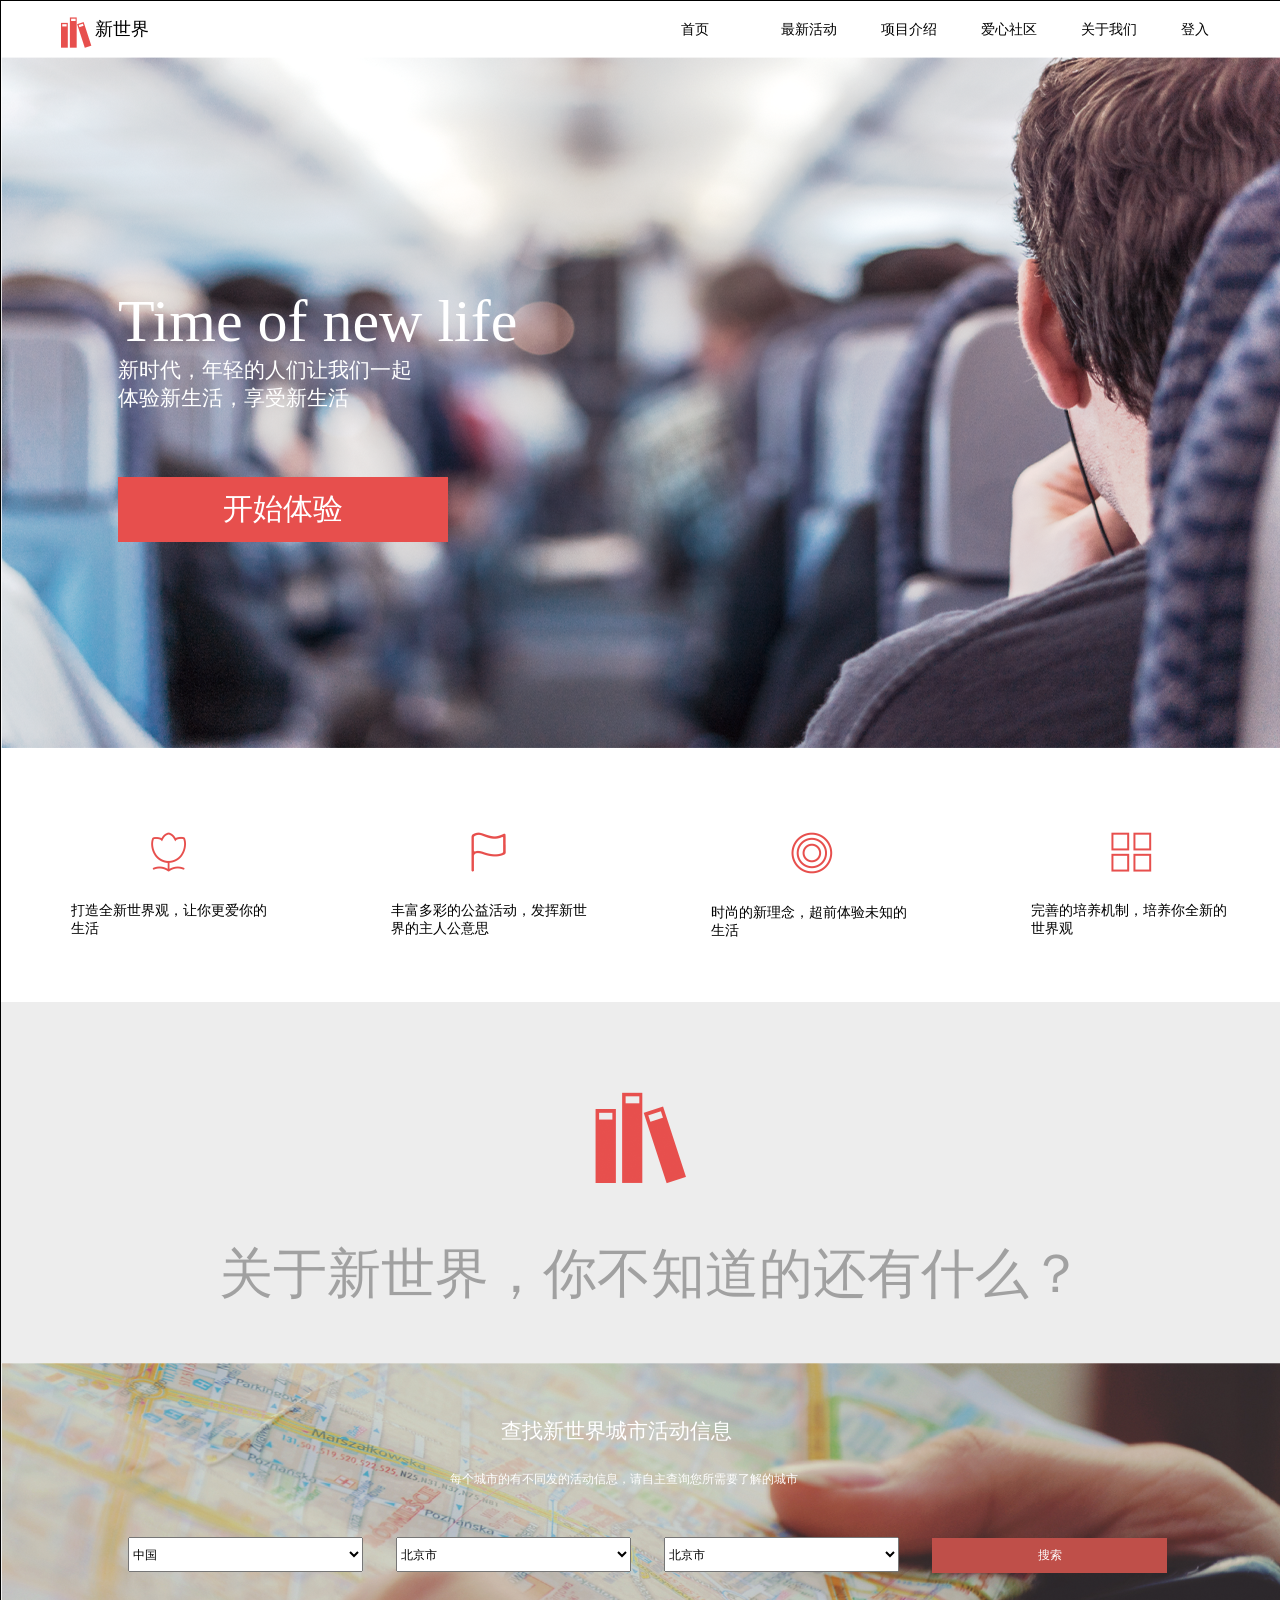
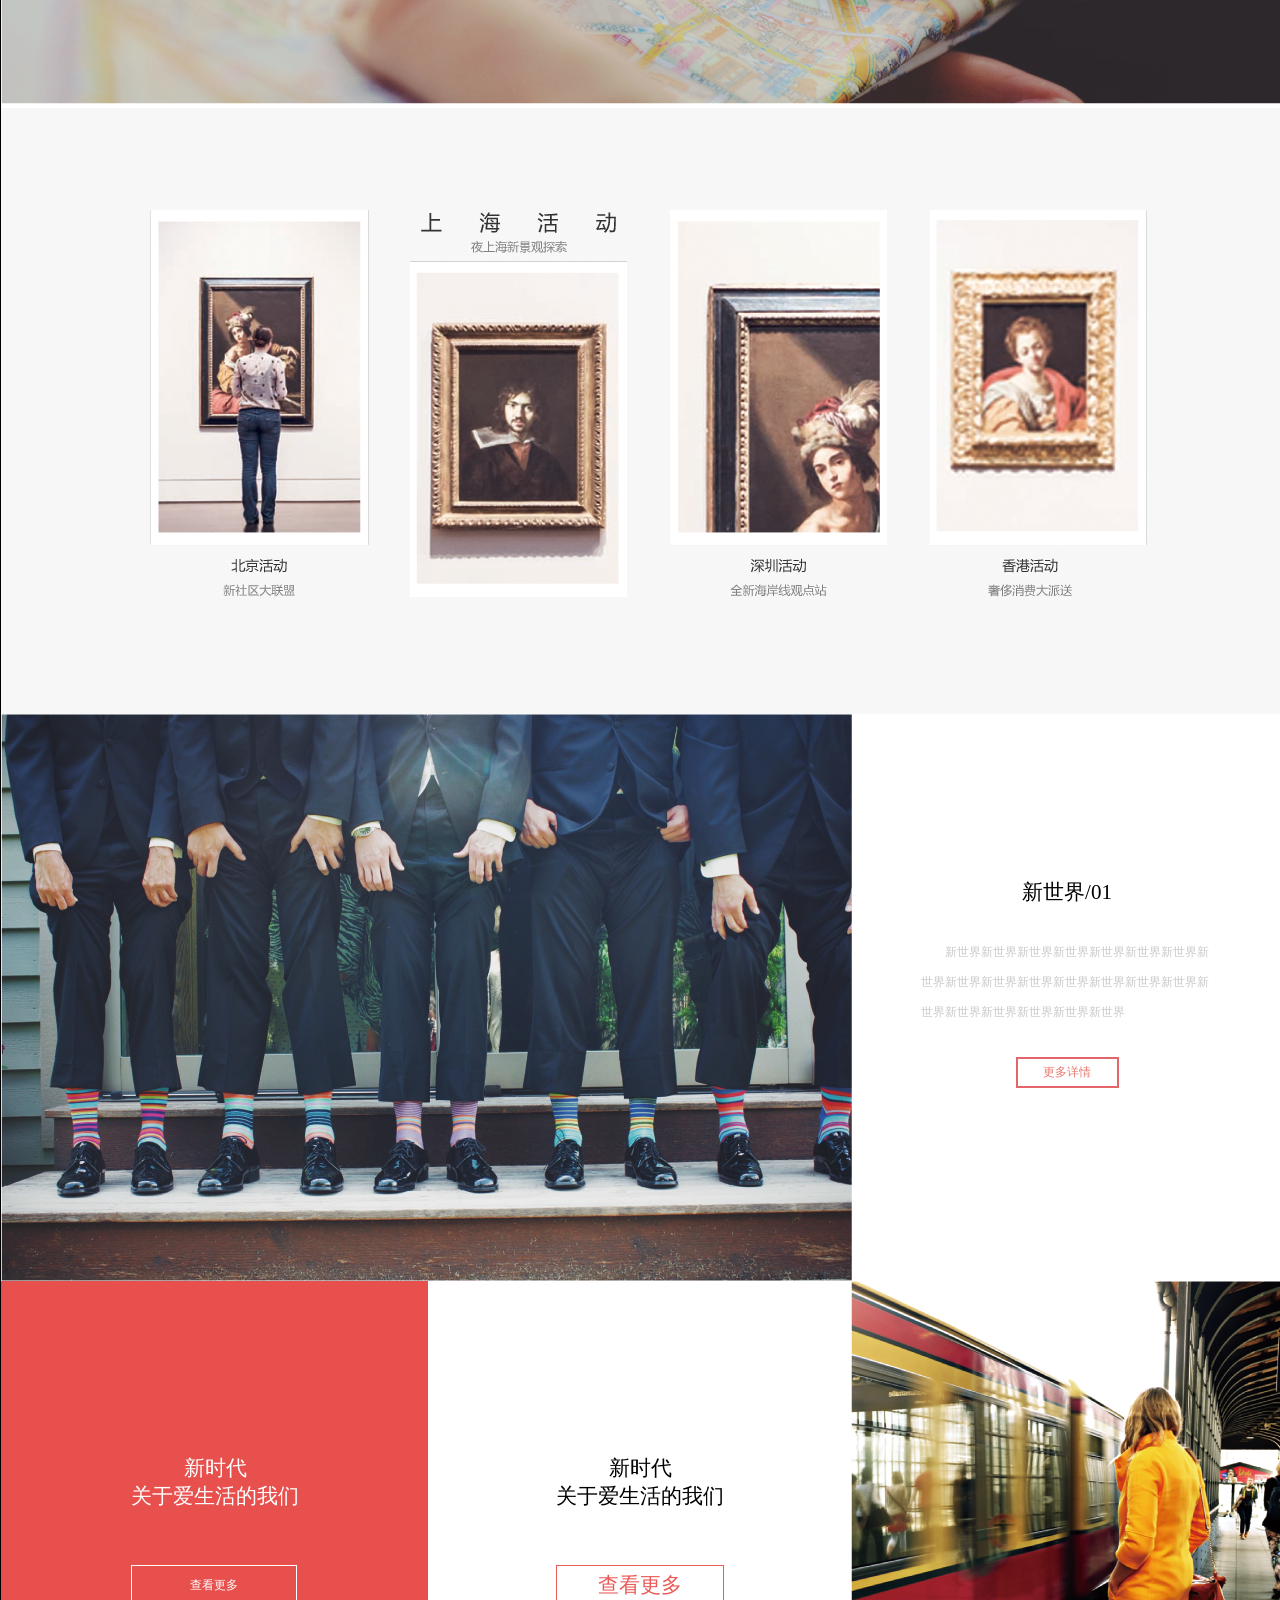
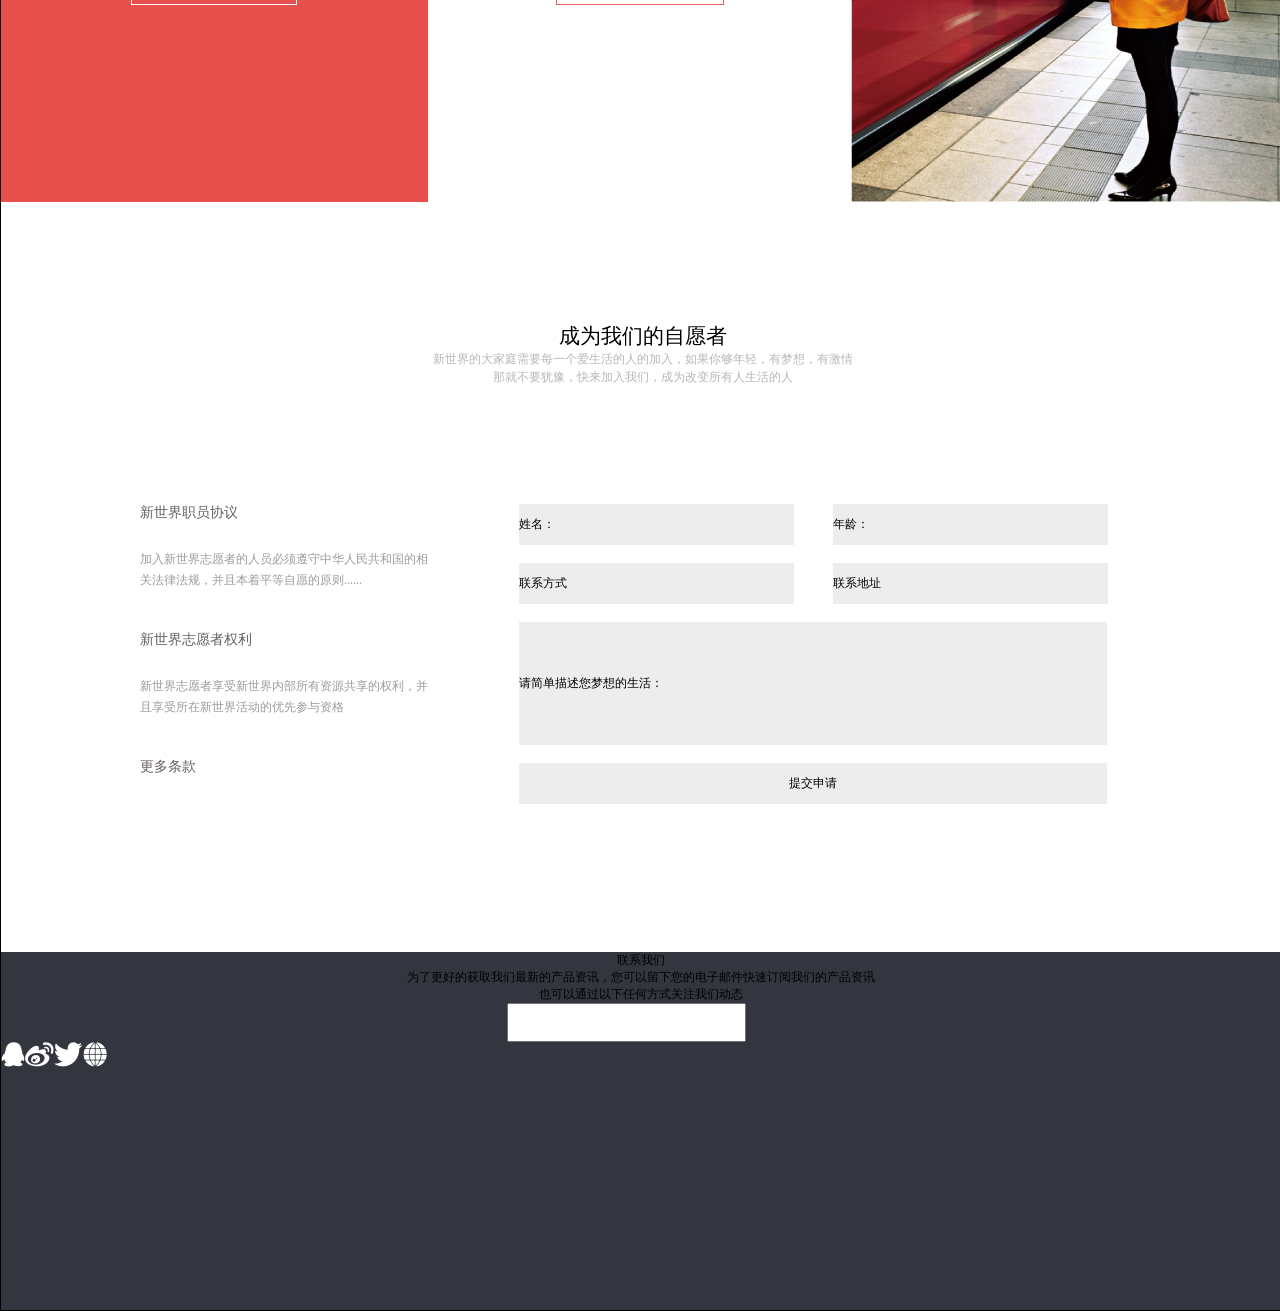
==== xiaowei/Task7/index.html @ 8661ccef "Task7" ====
<!DOCTYPE html>
<html lang="en">
<head>
	<meta charset="UTF-8">
	<title>Task7</title>
	<link rel="stylesheet" type="text/css" href="main.css">
</head>
<body>
<div class="top">
	<div class="nav">
		<div class="nav-content">
			<div class="nav-right">
				<ul>
					<li>登入</li>
					<li>关于我们</li>
					<li>爱心社区</li>
					<li>项目介绍</li>
					<li>最新活动</li>
					<li>首页</li>
				</ul>
			</div>
			<div class="logo">
				<img src="images/logo.png">
				<span>新世界</span>
			</div>			
		</div>
	</div>
	<div class="top-pic">
		<div class="top-pic-ad">
			<img src="images/ad.png">
		</div>
		<div class="top-pic-txt">
			<p class="txt1">Time of new life</p>
			<p class="txt2">新时代，年轻的人们让我们一起<br>体验新生活，享受新生活</p>
			<input type="button" value="开始体验" class="button">
		</div>
	</div>
	<div class="top-list">
		<div class="top-list-ul">
			<ul>
				<li><img src="images/list1.png"> 打造全新世界观，让你更爱你的生活</li>
				<li><img src="images/list2.png"> 丰富多彩的公益活动，发挥新世界的主人公意思</li>
				<li><img src="images/list3.png"> 时尚的新理念，超前体验未知的生活</li>
				<li><img src="images/list4.png">
				完善的培养机制，培养你全新的世界观</li>
			</ul>
		</div>
	</div>
</div>
<div class="world">
	<div class="world-ad">
		<p><img src="images/world.png"></p>
		<p class="world-ad-txt">关于新世界，你不知道的还有什么？</p>
	</div>
	<div class="world-map">
		<img src="images/map.png">
		<div class="world-map-txt">
			<p class="p1">查找新世界城市活动信息</p>
			<p class="p2">每个城市的有不同发的活动信息，请自主查询您所需要了解的城市</p>
		</div>
		<form class="world-map-form">
			<select name="country">
				<option value="中国">中国</option>
				<option value="冰岛">冰岛</option>
				<option value="英国">英国</option>
			</select>
			<select name="province">
				<option value="北京市">北京市</option>
				<option value="雷克雅未克">雷克雅未克</option>
				<option value="伦敦">伦敦</option>
			</select>
			<select name="city">
				<option value="北京市">北京市</option>
				<option value="雷克雅未克">雷克雅未克</option>
				<option value="伦敦">伦敦</option>
			</select>
			<input type="button" value="搜索">
		</form>
	</div>
	<div class="world-pic">
		<div class="world-pic-show">
			<ul>
				<li><img src="images/world-pic-01.png"></li>
				<li><img src="images/world-pic-02.png"></li>
				<li><img src="images/world-pic-03.png"></li>
				<li><img src="images/world-pic-04.png"></li>
			</ul>
		</div>
		<div class="world-pic-time">
			<div class="time">
				<img src="images/time.png">
			</div>
			<div class="time-right">
				<p class="p1">新世界/01</p>
				<p class="p2">新世界新世界新世界新世界新世界新世界新世界新世界新世界新世界新世界新世界新世界新世界新世界新世界新世界新世界新世界新世界新世界</p>
				<p class="p3"><button>更多详情</button></p>
			</div>
		</div>
		<div class="era">
			<div class="era-left">
				<div class="era-left-txt">
					<p>新时代<br>关于爱生活的我们</p>
					<button>查看更多</button>
				</div>
			</div>
			<div class="era-middle">
				<div class="era-middle-txt">
					<p>新时代<br>关于爱生活的我们</p>
					<button>查看更多</button>
				</div>
			</div>
			<div class="era-right"><img src="images/era.png"></div>
		</div>
	</div>
</div>
<div class="form">
	<div class="volunteer">
		<p class="p1">成为我们的自愿者</p>
		<p class="p2">新世界的大家庭需要每一个爱生活的人的加入，如果你够年轻，有梦想，有激情<br>那就不要犹豫，快来加入我们，成为改变所有人生活的人</p>
	</div>
	<div class="volunteer-left">
		<p class="title">新世界职员协议</p>
		<p class="prg">加入新世界志愿者的人员必须遵守中华人民共和国的相关法律法规，并且本着平等自愿的原则......</p>
		<p class="title">新世界志愿者权利</p>
		<p class="prg">新世界志愿者享受新世界内部所有资源共享的权利，并且享受所在新世界活动的优先参与资格</p>
		<p class="title">更多条款</p>
	</div>
	<div class="form-content-form">
		<form>
			<p><input type="text" name="name" value="姓名：">
			<input type="text" name="age" value="年龄："></p>
			<p><input type="text" value="联系方式">
			<input type="text" value="联系地址"></p>
			<p><input type="textarea" class="textarea" value="请简单描述您梦想的生活：">
			<p><input type="button" value="提交申请" class="button"></p>
		</form>
	</div>
	
</div>
<div class="contract">
	<div class="contract-wrap">
		<p>联系我们</p>
		<p>为了更好的获取我们最新的产品资讯，您可以留下您的电子邮件快速订阅我们的产品资讯<br>也可以通过以下任何方式关注我们动态</p>
		<input type="text" name="">
		<div class="icon">
			<ul>
				<li><img src="images/00.png"></li>
				<li><img src="images/01.png"></li>
				<li><img src="images/02.png"></li>
				<li><img src="images/03.png"></li>
			</ul>
		</div>
	</div>

</div>
<div class="footer"></div>
</body>
</html>
---- xiaowei/Task7/main.css ----
* {
	padding: 0;
	margin: 0;
	font-size: 12px;
}
body {
	width: 1280px;
	margin: 0 auto;
	border: 1px solid #000;
}
.nav {
	
}
.logo img {
	margin-left: 60px;
	vertical-align: middle;
}
.logo span {
	font-size: 18px;
}
.nav-content {
	margin: 0 auto;
	height: 56px;
	line-height: 56px;
}
.nav-right li{
	float: right;
	width: 100px;
	font-size: 1.2em;
	list-style-type: none;
}
.top-pic {
	position: relative;
}
.top-pic-txt {
	position: absolute;
	top: 230px;
	left: 117px;
	color: #fff;
	font-family: "微软雅黑";
}
p.txt1 {
	font-size: 60px;
}
p.txt2 {
	font-size: 21px;
}
.top-pic-txt .button {
	width: 330px;
	height: 65px;
	background: #e74f4d;
	font-size: 30px;
	color: #fff;
	margin-top: 65px;
	border: 0;
}
.top-list {
	height: 250px;
}
.top-list-ul {
	margin: 0 auto;
}
.top-list li {
	float: left;
	font-size: 14px;
	font-family: "黑体";
	width: 200px;
	padding: 50px;
	line-height: 18px;
	margin-left: 20px;
	list-style-type: none;
}
.top-list li img {
	display: block;
	margin-left: 50px;
	padding: 30px;
}
/*world*/
.world-ad {
	height: 361px;
	background: #ededed;
}
.world-ad p img {
	margin-top: 90px;
	margin-left: 594px;
}
.world-ad-txt {
	margin-top: 50px;
	margin-left: 218px;
	font-size: 53.59px;
	font-family: "黑体";
	color: #a1a1a1;
}
/*world-map*/
.world-map {
	position: relative;
}
.world-map-txt .p1{
	position: absolute;
	top: 54px;
	left: 500px;
	font-size: 21px;
	font-family: "微软雅黑";
	color: #fff;
}
.world-map-txt .p2 {
	position: absolute;
	top: 108px;
	left: 449px;
	font-size: 12px;
	font-family: "微软雅黑";
	color: #fff;
}
.world-map-form {
	position: absolute;
	top: 174px;
	left: 127px;
}
.world-map-form select,input {
	width: 235px;
	height: 35px;
	margin-right: 30px;
}
.world-map-form input {
	width: 235px;
	height: 35px;
	background: #bf4f49;
	color: #fff;
	border: 0;
}
/*world-pic*/
.world-pic {
	
}
.world-pic-show {
	position: relative;
	height: 606px;
	background: #f7f7f7;
}
.world-pic-show ul li {
	float: left;
	width: 260px;
	list-style-type: none;
}
.world-pic-show ul {
	position: absolute;
	top: 102px;
	left: 149px;
}
.world-pic-time {
	position: relative;
	height: 567px;
}
.world-pic .time-right {
	position: absolute;
	width: 292px;
	height: 276px;
	top: 164px;
	right: 68px;
}
.world-pic .time-right .p1 {
	font-family: "微软雅黑";
	font-size: 21px;
	text-align: center;
	margin-bottom: 31px;

}
.world-pic .time-right .p2 {
	font-family: "宋体";
	font-size: 12px;
	color: #c9c9c9;
	line-height: 30px;
	margin-bottom: 30px;
	text-indent: 2em;

}
.world-pic .time-right .p3 button {
	width: 103px;
	height: 31px;
	color: #e67971;
	border: 2px solid #e4666a;
	background: #fff;
	
}
.world-pic .time-right .p3 {
	text-align: center;
}
/*era*/
.era {
	position: relative;
	height: 521px;
}
.era-left {
	float: left;
	width: 427px;
	height: 521px;
	background: #e7504d;
}
.era-right {
	float: right;
}
.era-left-txt {
	position: absolute;
	top: 173px;
	left: 130px;
}
.era-left-txt p {
	text-align: center;
	font-size: 21px;
	font-family: "黑体";
	color: #fff;
}
.era-left-txt button {
	width: 166px;
	height: 40px;
	border: 1px solid #fff;
	color: #fff;
	background: #e7504d;
	margin-top: 55px;
}
.era-middle-txt {
	position: absolute;
	top: 173px;
	left: 555px;
}
.era-middle-txt p {
	text-align: center;
	font-size: 21px;
	font-family: "黑体";
}
.era-middle-txt button {
	width: 168px;
	height: 40px;
	margin-top: 55px;
	background: #fff;
	border: 1px solid #e95a58;
	color: #e95a58;
	font-size: 21px;
	font-family: "黑体";
}
/*form*/
.form {
	position: relative;
	height: 750px;
}
.volunteer {
	position: absolute;
	top: 120px;
	left: 432px;
}
.form-content {
	position: absolute;
	top: 301px;
	left: 139px;
}

.form .volunteer .p1 {
	font-size: 21px;
	font-family: "黑体";
	text-align: center;
}
.form .volunteer .p2 {
	font-size: 12px;
	font-family: "微软雅黑";
	color: #b7b7b7;
	text-align: center;
	line-height: 18px;
}
.volunteer-left {
	position: absolute;
	top: 302px;
	left: 139px;
	width: 289px;
	height: 283px;
}
.volunteer-left .title {
	font-size: 14px;
	font-family: "黑体";
	color: #666160;
	margin-bottom: 27px;
}
.volunteer-left .prg {
	font-size: 12px;
	font-family: "宋体";
	line-height: 21px;
	color: #9d9b9a;
	margin-bottom: 40px;
}
.form-content-form {
	width: 641px;
	height: 283px;
	position: absolute;
	top: 302px;
	right: 139px;
}
.form-content-form .textarea {
	width: auto;
}
.form-content-form input {
	background: #ededee;
	margin: 0 18px 18px 18px;
	border: 0;
	width: 275px;
	height: 41px;
}
.form-content-form .textarea {
	width: 588px;
	height: 123px;
	text-align: left;
	vertical-align: top;
}
.form-content-form .button {
	width: 588px;
}
.contract {
	background: #33363f;
	height: 358px;
	text-align: center;

}
.icon ul li {
	float: left;
	list-style-type: none;
}
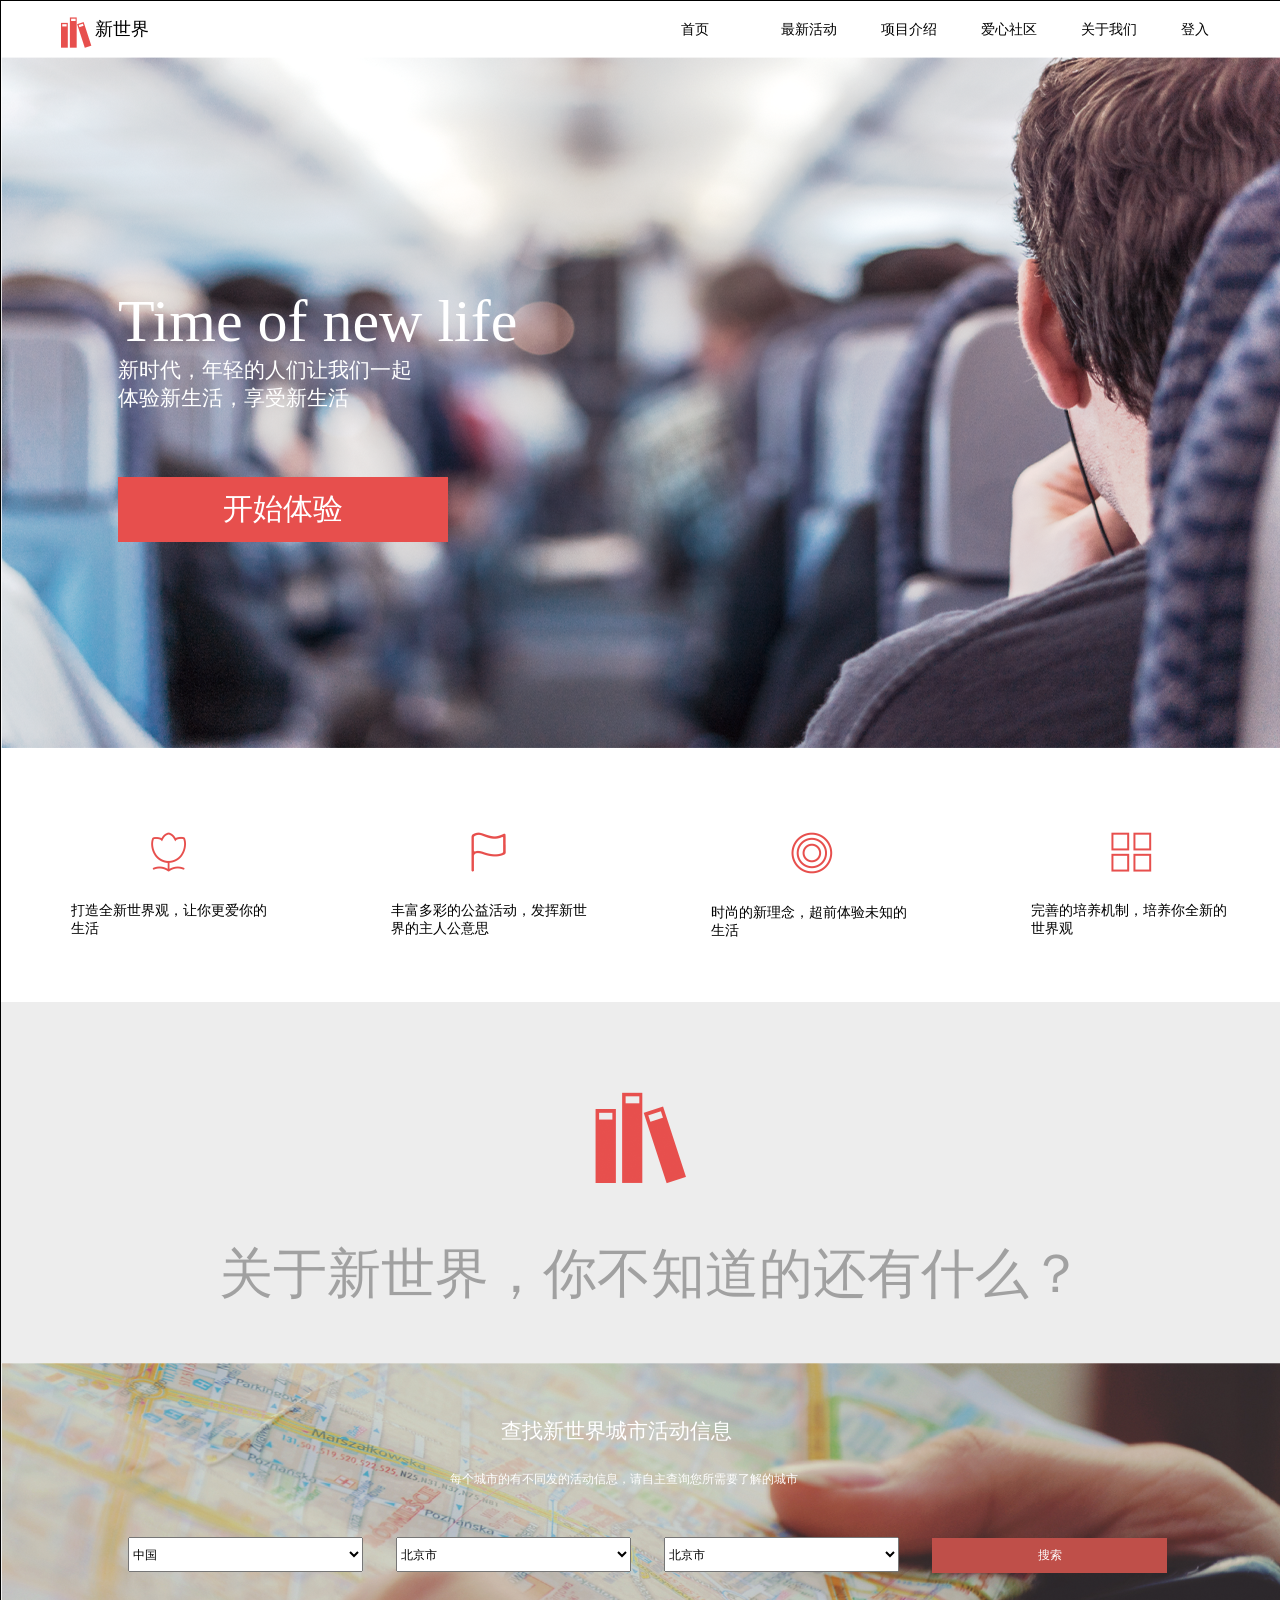
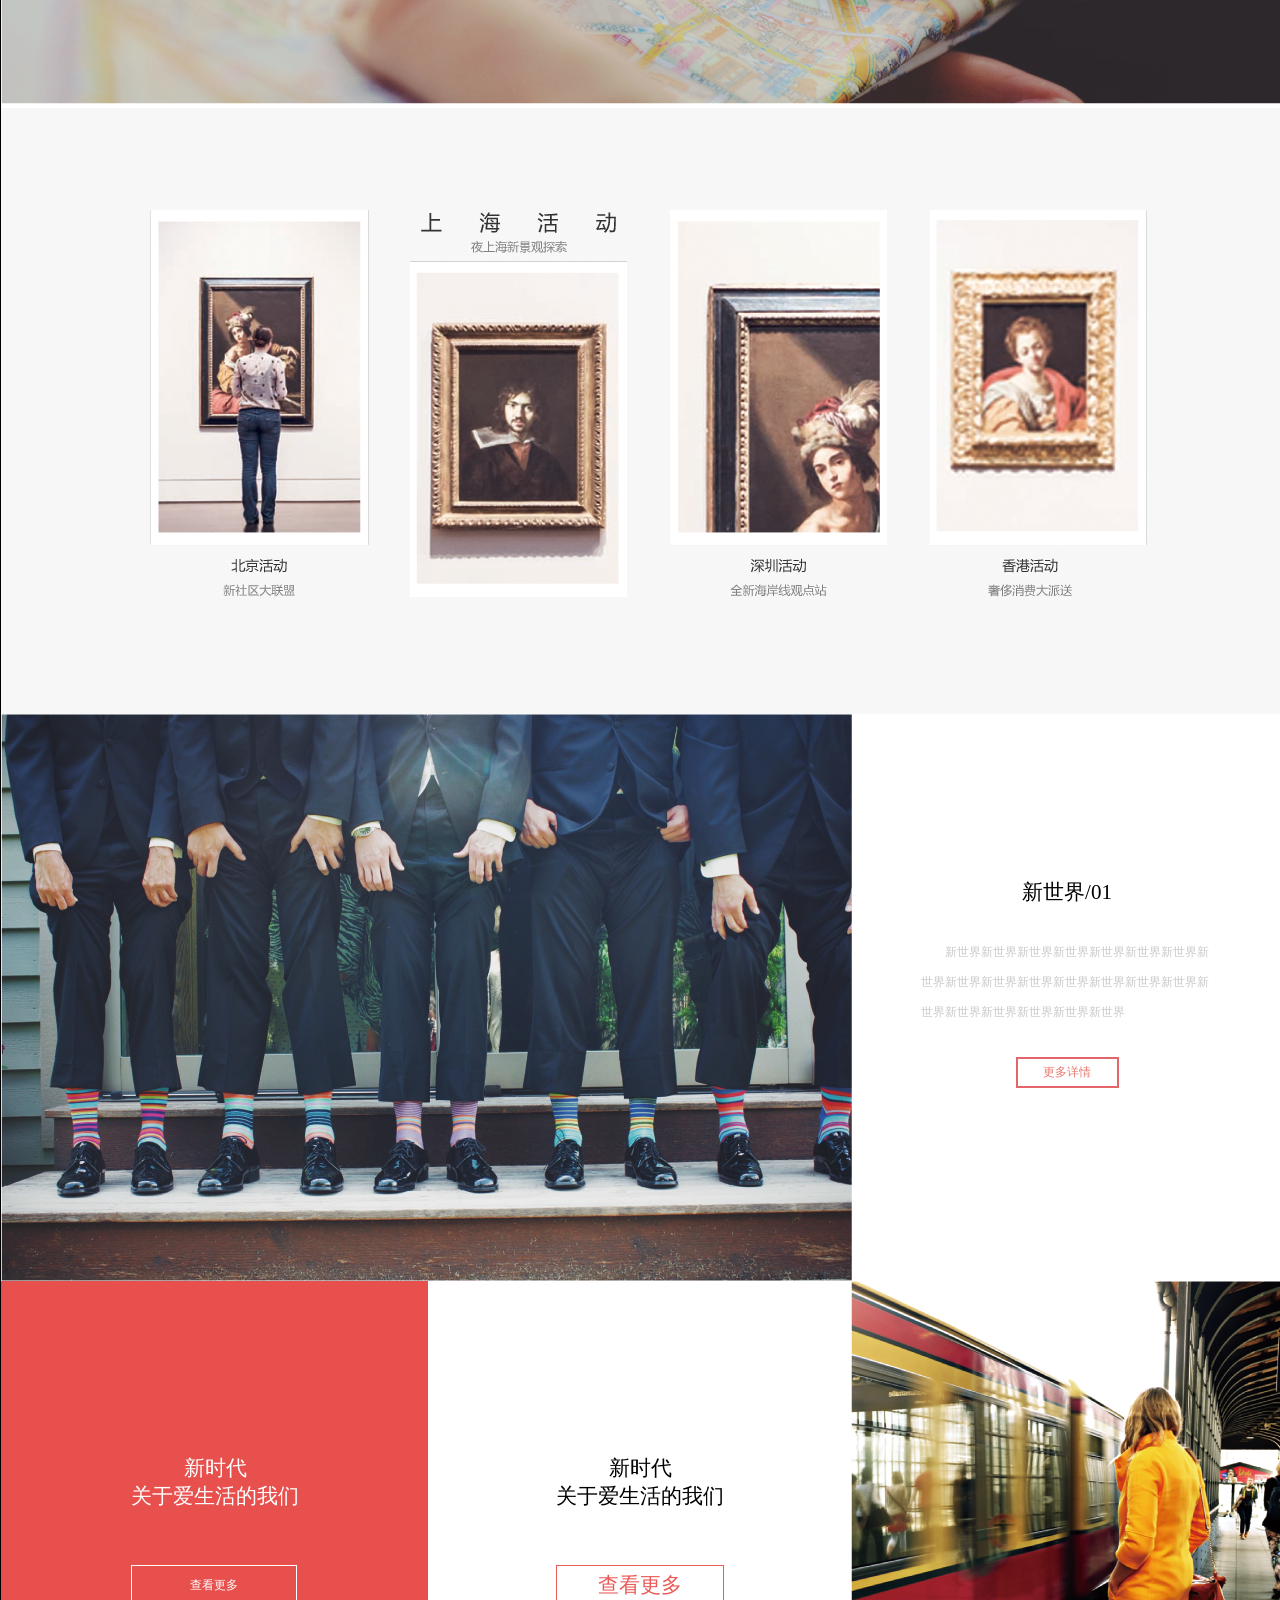
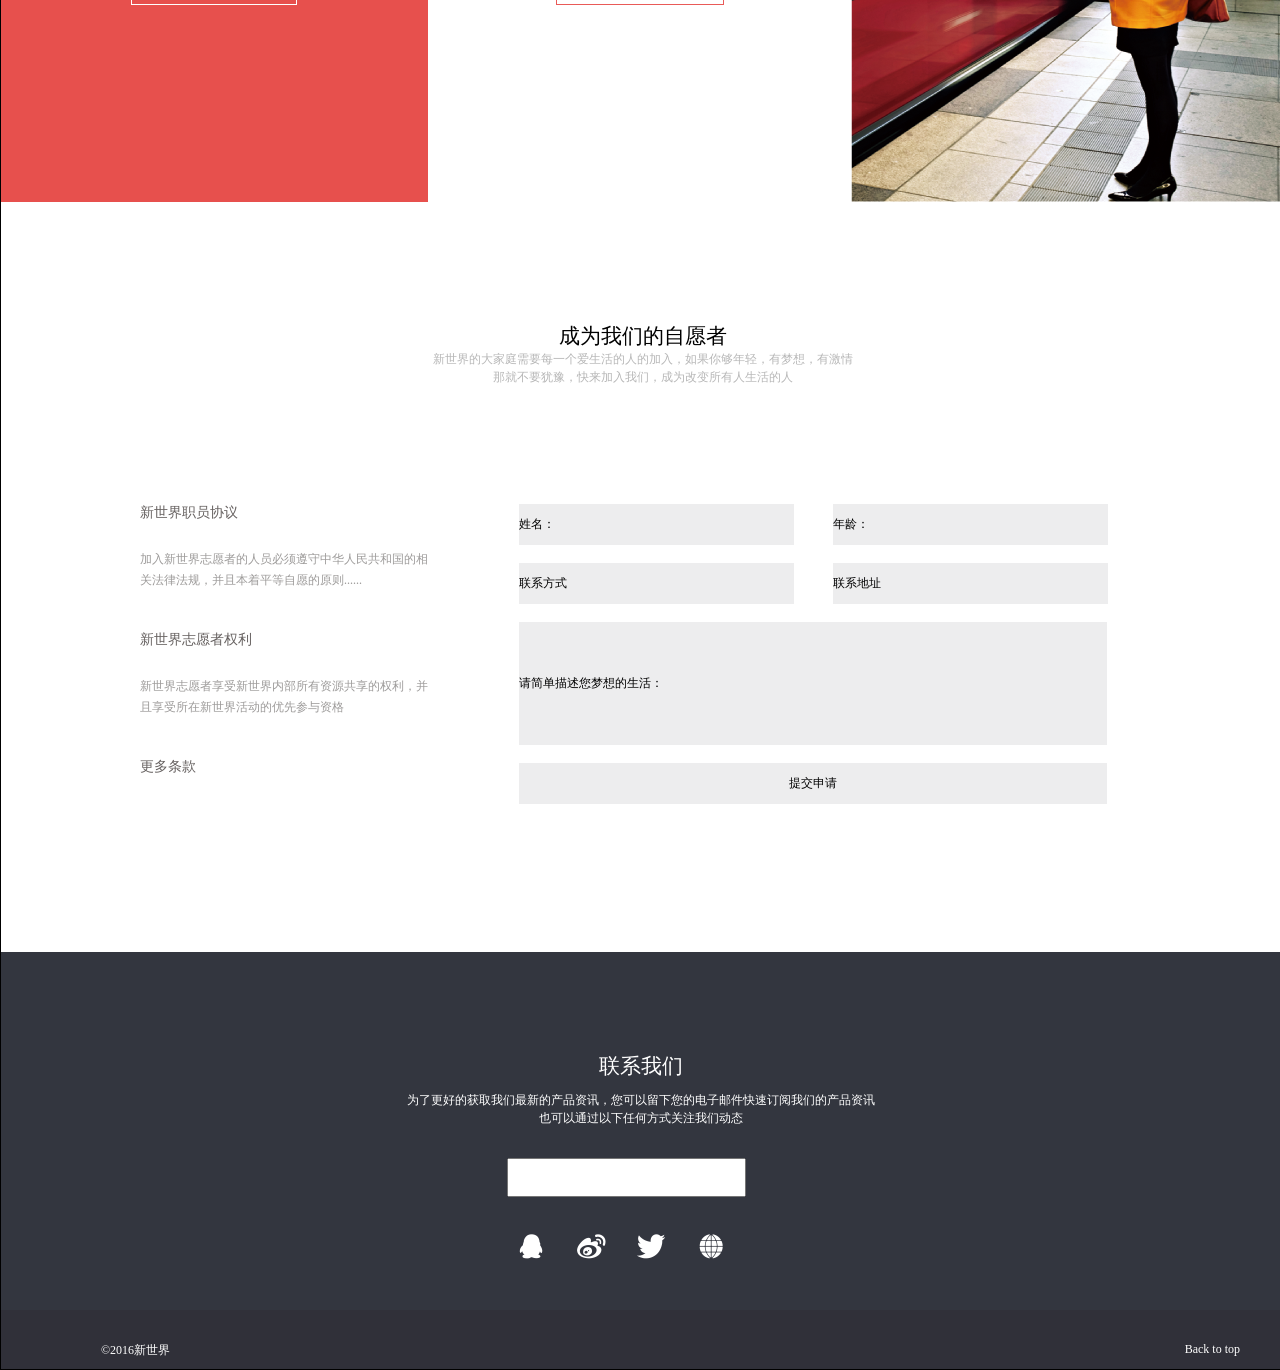
==== commit fd85bb42: "Task7" ====
--- a/xiaowei/Task7/index.html
+++ b/xiaowei/Task7/index.html
@@ -139,8 +139,8 @@
 </div>
 <div class="contract">
 	<div class="contract-wrap">
-		<p>联系我们</p>
-		<p>为了更好的获取我们最新的产品资讯，您可以留下您的电子邮件快速订阅我们的产品资讯<br>也可以通过以下任何方式关注我们动态</p>
+		<p class="p1">联系我们</p>
+		<p class="p2">为了更好的获取我们最新的产品资讯，您可以留下您的电子邮件快速订阅我们的产品资讯<br>也可以通过以下任何方式关注我们动态</p>
 		<input type="text" name="">
 		<div class="icon">
 			<ul>
@@ -153,6 +153,9 @@
 	</div>
 
 </div>
-<div class="footer"></div>
+<div class="footer">
+	<div class="footer-left">&copy;2016新世界</div>
+	<div class="footer-right">Back to top</div>
+</div>
 </body>
 </html>
--- a/xiaowei/Task7/main.css
+++ b/xiaowei/Task7/main.css
@@ -312,13 +312,59 @@
 .form-content-form .button {
 	width: 588px;
 }
+/*contract*/
 .contract {
 	background: #33363f;
 	height: 358px;
 	text-align: center;
 
 }
+.contract-wrap {
+	padding-top: 100px;
+}
+.contract-wrap .p1 {
+	font-size: 21px;
+	font-family: "黑体";
+	color: #fff;
+}
+.contract-wrap .p2 {
+	font-size: 12px;
+	font-family: "宋体";
+	color: #fff;
+	line-height: 18px;
+	margin-top: 11px;
+	margin-bottom: 31px;
+}
+.contract-wrap input {
+	margin-bottom: 37px;
+}
+.icon ul {
+	margin-left: 500px;
+}
 .icon ul li {
 	float: left;
 	list-style-type: none;
+	width: 60px;
+}
+/*footer*/
+.footer {
+	position: relative;
+	height: 59px;
+	background: #303039;
+}
+.footer-left {
+	position: absolute;
+	top: 32px;
+	left: 100px;
+	font-size: 12px;
+	font-family: "宋体";
+	color: #fff;
+}
+.footer-right {
+	position: absolute;
+	top: 32px;
+	right: 41px;
+	font-size: 12px;
+	font-family: "宋体";
+	color: #fff;
 }
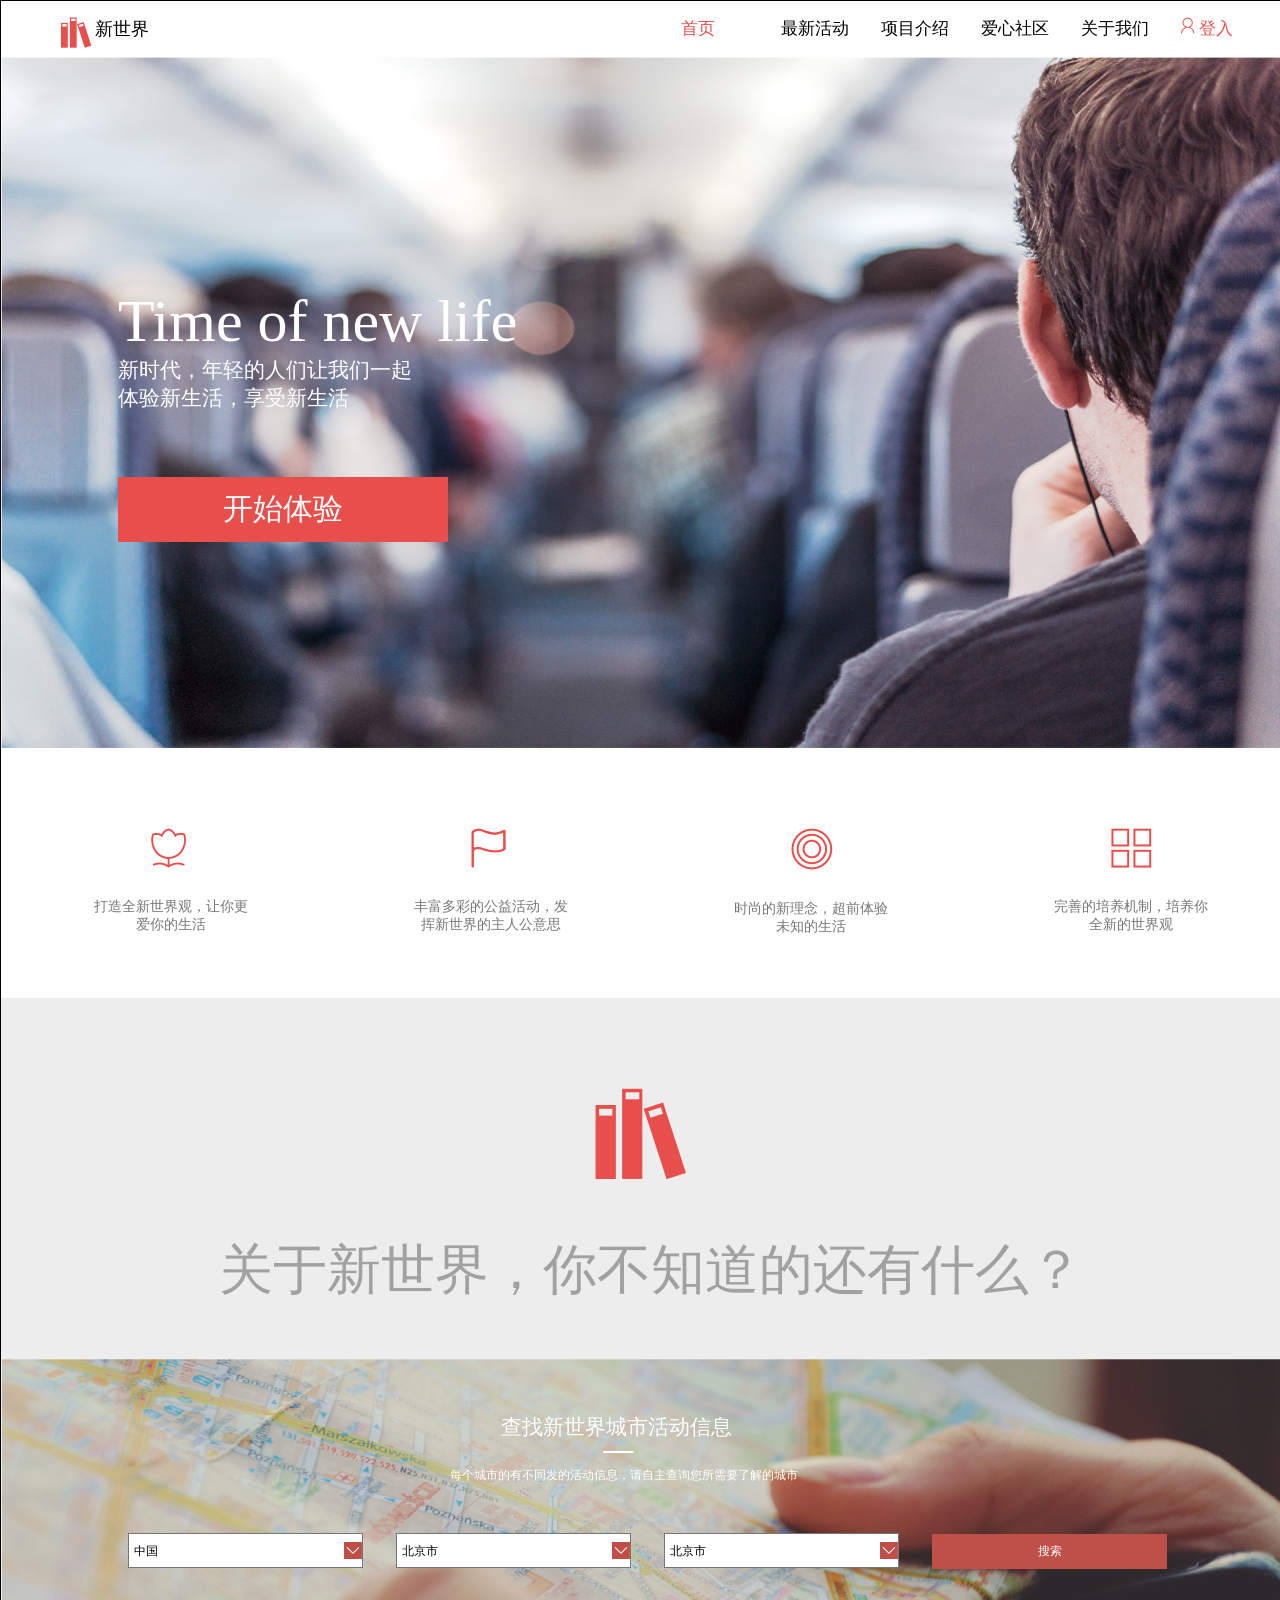
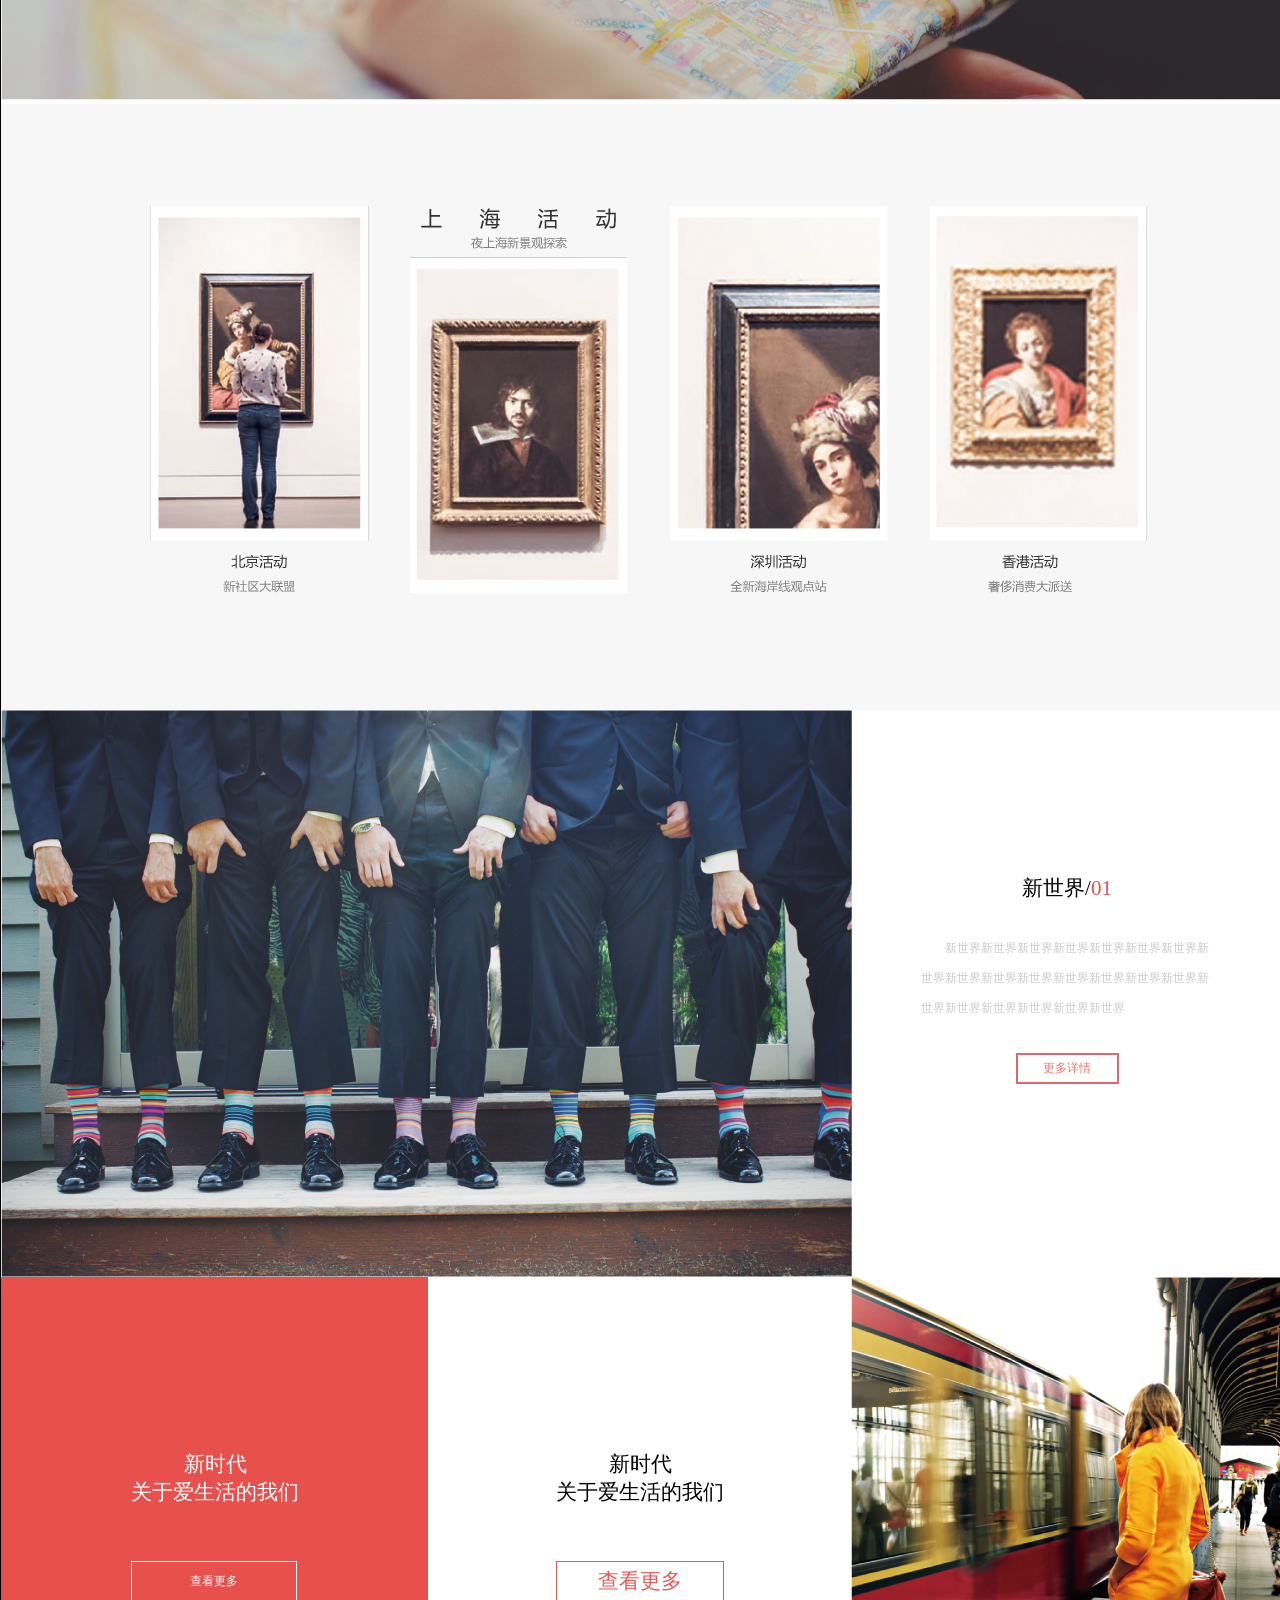
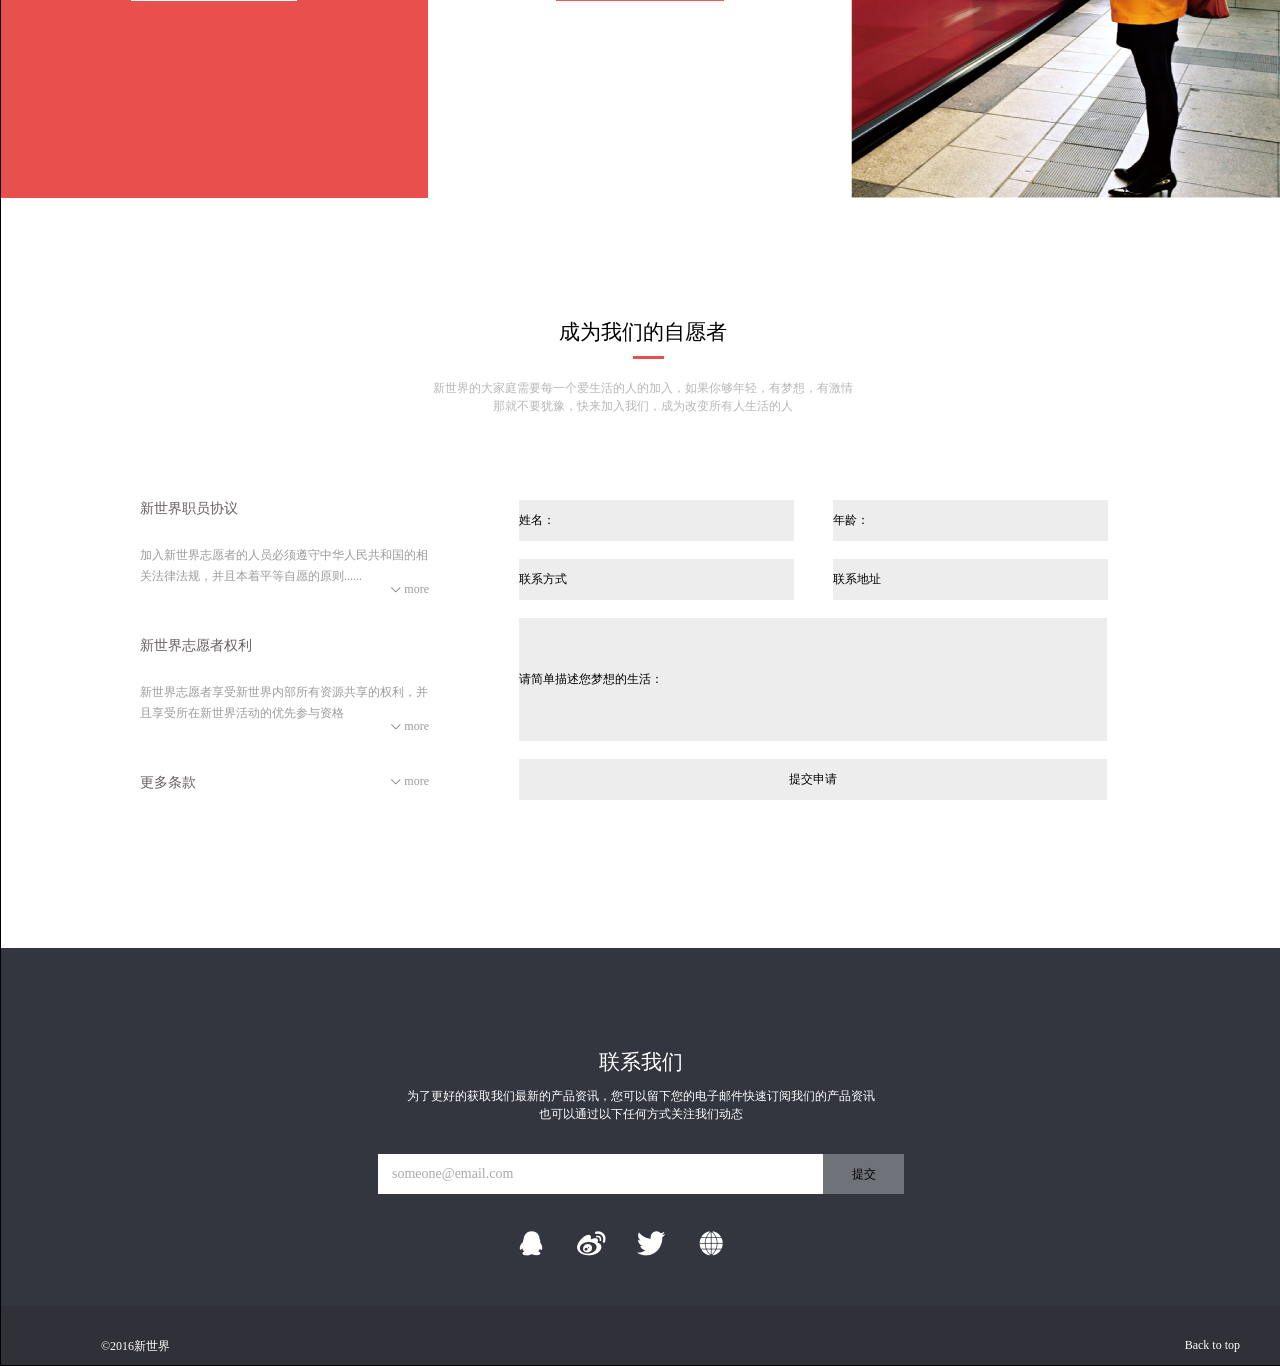
==== commit e793f6d0: "xiaowei revise" ====
--- a/xiaowei/Task7/index.html
+++ b/xiaowei/Task7/index.html
@@ -11,12 +11,12 @@
 		<div class="nav-content">
 			<div class="nav-right">
 				<ul>
-					<li>登入</li>
+					<li><img src="images/login.png"><span> 登入</span></li>
 					<li>关于我们</li>
 					<li>爱心社区</li>
 					<li>项目介绍</li>
 					<li>最新活动</li>
-					<li>首页</li>
+					<li><span>首页</span></li>
 				</ul>
 			</div>
 			<div class="logo">
@@ -38,11 +38,11 @@
 	<div class="top-list">
 		<div class="top-list-ul">
 			<ul>
-				<li><img src="images/list1.png"> 打造全新世界观，让你更爱你的生活</li>
-				<li><img src="images/list2.png"> 丰富多彩的公益活动，发挥新世界的主人公意思</li>
-				<li><img src="images/list3.png"> 时尚的新理念，超前体验未知的生活</li>
+				<li><img src="images/list1.png"> 打造全新世界观，让你更<br>爱你的生活</li>
+				<li><img src="images/list2.png"> 丰富多彩的公益活动，发<br>挥新世界的主人公意思</li>
+				<li><img src="images/list3.png"> 时尚的新理念，超前体验<br>未知的生活</li>
 				<li><img src="images/list4.png">
-				完善的培养机制，培养你全新的世界观</li>
+				完善的培养机制，培养你<br>全新的世界观</li>
 			</ul>
 		</div>
 	</div>
@@ -56,7 +56,8 @@
 		<img src="images/map.png">
 		<div class="world-map-txt">
 			<p class="p1">查找新世界城市活动信息</p>
-			<p class="p2">每个城市的有不同发的活动信息，请自主查询您所需要了解的城市</p>
+			<p class="p2"><img src="images/map-bt.png"></p>
+			<p class="p3">每个城市的有不同发的活动信息，请自主查询您所需要了解的城市</p>
 		</div>
 		<form class="world-map-form">
 			<select name="country">
@@ -89,9 +90,10 @@
 		<div class="world-pic-time">
 			<div class="time">
 				<img src="images/time.png">
+				<img src="images/left.png">
 			</div>
 			<div class="time-right">
-				<p class="p1">新世界/01</p>
+				<p class="p1">新世界/<span>01</span></p>
 				<p class="p2">新世界新世界新世界新世界新世界新世界新世界新世界新世界新世界新世界新世界新世界新世界新世界新世界新世界新世界新世界新世界新世界</p>
 				<p class="p3"><button>更多详情</button></p>
 			</div>
@@ -116,14 +118,20 @@
 <div class="form">
 	<div class="volunteer">
 		<p class="p1">成为我们的自愿者</p>
+		<p class="red"></p>
 		<p class="p2">新世界的大家庭需要每一个爱生活的人的加入，如果你够年轻，有梦想，有激情<br>那就不要犹豫，快来加入我们，成为改变所有人生活的人</p>
+
 	</div>
 	<div class="volunteer-left">
 		<p class="title">新世界职员协议</p>
 		<p class="prg">加入新世界志愿者的人员必须遵守中华人民共和国的相关法律法规，并且本着平等自愿的原则......</p>
+		<p class="arrow"><img src="images/arrow.png"> more</p>
+
 		<p class="title">新世界志愿者权利</p>
 		<p class="prg">新世界志愿者享受新世界内部所有资源共享的权利，并且享受所在新世界活动的优先参与资格</p>
+		<p class="arrow"><img src="images/arrow.png"> more</p>
 		<p class="title">更多条款</p>
+		<p class="arrow"><img src="images/arrow.png"> more</p>
 	</div>
 	<div class="form-content-form">
 		<form>
@@ -141,7 +149,7 @@
 	<div class="contract-wrap">
 		<p class="p1">联系我们</p>
 		<p class="p2">为了更好的获取我们最新的产品资讯，您可以留下您的电子邮件快速订阅我们的产品资讯<br>也可以通过以下任何方式关注我们动态</p>
-		<input type="text" name="">
+		<input type="text" value="someone@email.com"><span>提交</span>
 		<div class="icon">
 			<ul>
 				<li><img src="images/00.png"></li>
--- a/xiaowei/Task7/main.css
+++ b/xiaowei/Task7/main.css
@@ -26,11 +26,16 @@
 .nav-right li{
 	float: right;
 	width: 100px;
-	font-size: 1.2em;
+	font-size: 17px;
 	list-style-type: none;
 }
+.nav-right li span {
+	color: #e74f4d;
+	font-size: 17px;
+}
 .top-pic {
 	position: relative;
+	height: 691px;
 }
 .top-pic-txt {
 	position: absolute;
@@ -60,17 +65,19 @@
 .top-list-ul {
 	margin: 0 auto;
 }
-.top-list li {
+.top-list .top-list-ul li {
 	float: left;
 	font-size: 14px;
 	font-family: "黑体";
+	color: #767777;
 	width: 200px;
 	padding: 50px;
 	line-height: 18px;
 	margin-left: 20px;
 	list-style-type: none;
-}
-.top-list li img {
+	text-align: center;
+}
+.top-list .top-list-ul li img {
 	display: block;
 	margin-left: 50px;
 	padding: 30px;
@@ -105,6 +112,11 @@
 }
 .world-map-txt .p2 {
 	position: absolute;
+	top: 83px;
+	left: 602px;
+}
+.world-map-txt .p3 {
+	position: absolute;
 	top: 108px;
 	left: 449px;
 	font-size: 12px;
@@ -121,6 +133,13 @@
 	height: 35px;
 	margin-right: 30px;
 }
+.world-map-form select {
+	-webkit-appearance:none;
+	background: url(images/red-arrow.png) no-repeat right center transparent;
+	background-color: #fff;
+	padding: 5px;
+
+}
 .world-map-form input {
 	width: 235px;
 	height: 35px;
@@ -164,6 +183,10 @@
 	text-align: center;
 	margin-bottom: 31px;
 
+}
+.world-pic .time-right .p1 span {
+	color: #e74f4d;
+	font-size: 21px;
 }
 .world-pic .time-right .p2 {
 	font-family: "宋体";
@@ -259,6 +282,14 @@
 	font-family: "黑体";
 	text-align: center;
 }
+.form .volunteer .red {
+	width: 31px;
+	height: 3px;
+	background: #e74f4d;
+	margin-left: 200px;
+	margin-top: 10px;
+	margin-bottom: 20px;
+}
 .form .volunteer .p2 {
 	font-size: 12px;
 	font-family: "微软雅黑";
@@ -285,6 +316,12 @@
 	line-height: 21px;
 	color: #9d9b9a;
 	margin-bottom: 40px;
+}
+.volunteer-left .arrow {
+	text-align: right;
+	margin-top: -45px;
+	margin-bottom: 40px;
+	color: #9d9b9a;
 }
 .form-content-form {
 	width: 641px;
@@ -337,6 +374,22 @@
 }
 .contract-wrap input {
 	margin-bottom: 37px;
+	width: 431px;
+	height: 40px;
+	font-family: "微软雅黑";
+	font-size: 14px;
+	color: #aaa;
+	border: 0;
+	background: #fff;
+	padding-left: 14px;
+}
+.contract-wrap span {
+	line-height: 40px;
+	display: inline-block;
+	width: 81px;
+	height: 40px;
+	background: #6f7278;
+	margin-left: -30px;
 }
 .icon ul {
 	margin-left: 500px;
@@ -367,4 +420,4 @@
 	font-size: 12px;
 	font-family: "宋体";
 	color: #fff;
-}+}
